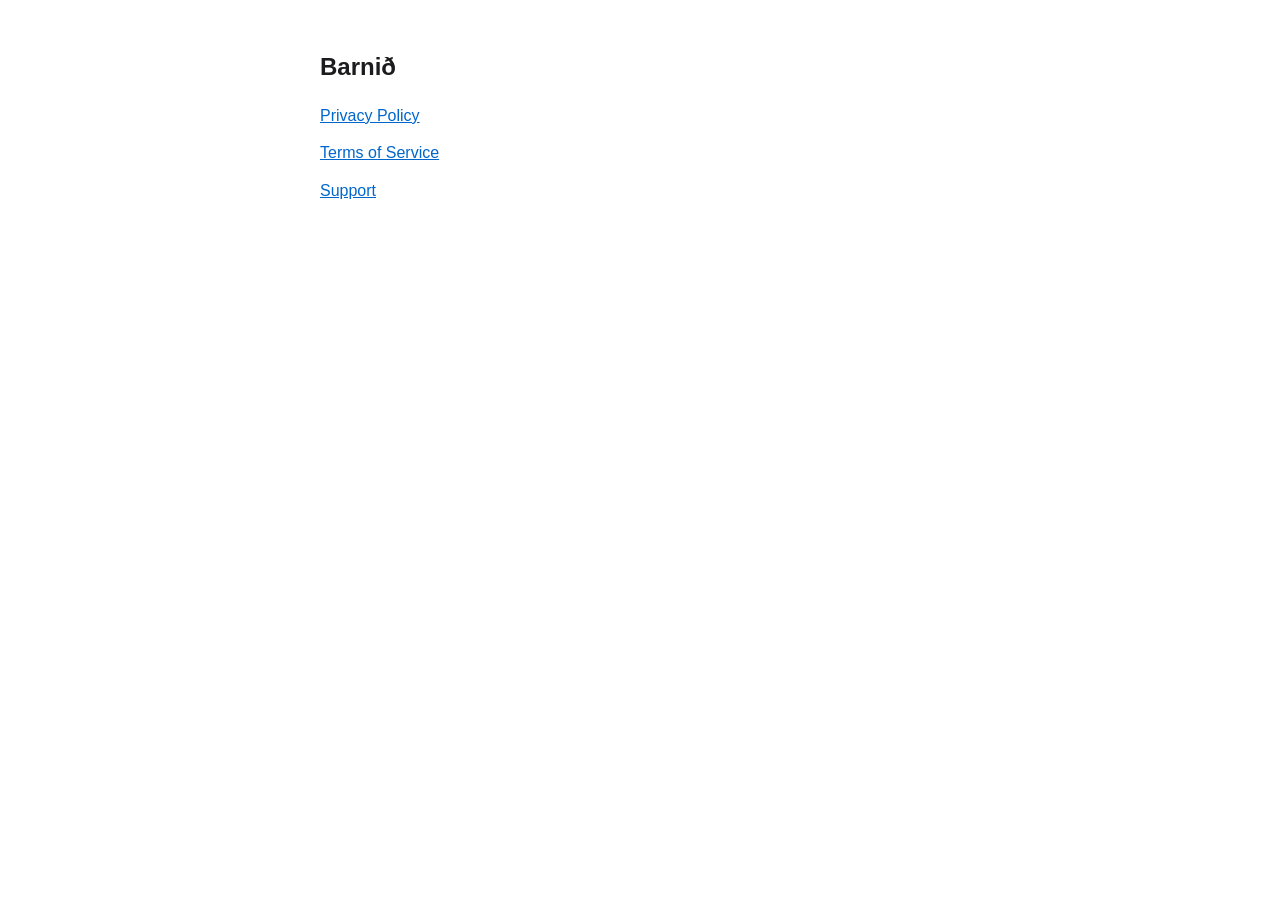
==== index.html @ 0e917c04 "Add Barnið legal pages (Privacy Policy, Terms of Service, Support)" ====
<!doctype html>
<html lang="en">
<head>
<meta charset="utf-8">
<meta name="viewport" content="width=device-width, initial-scale=1">
<title>Barnið — Legal</title>
<style>
  body { font-family: -apple-system, BlinkMacSystemFont, "Segoe UI", Roboto, sans-serif; max-width: 640px; margin: 0 auto; padding: 32px 20px 80px; color: #1c1c1e; line-height: 1.6; }
  h1 { font-size: 24px; }
  a { color: #0066cc; display: block; margin: 12px 0; }
</style>
</head>
<body>
<h1>Barnið</h1>
<a href="./privacy-policy.html">Privacy Policy</a>
<a href="./terms-of-service.html">Terms of Service</a>
<a href="./support.html">Support</a>
</body>
</html>
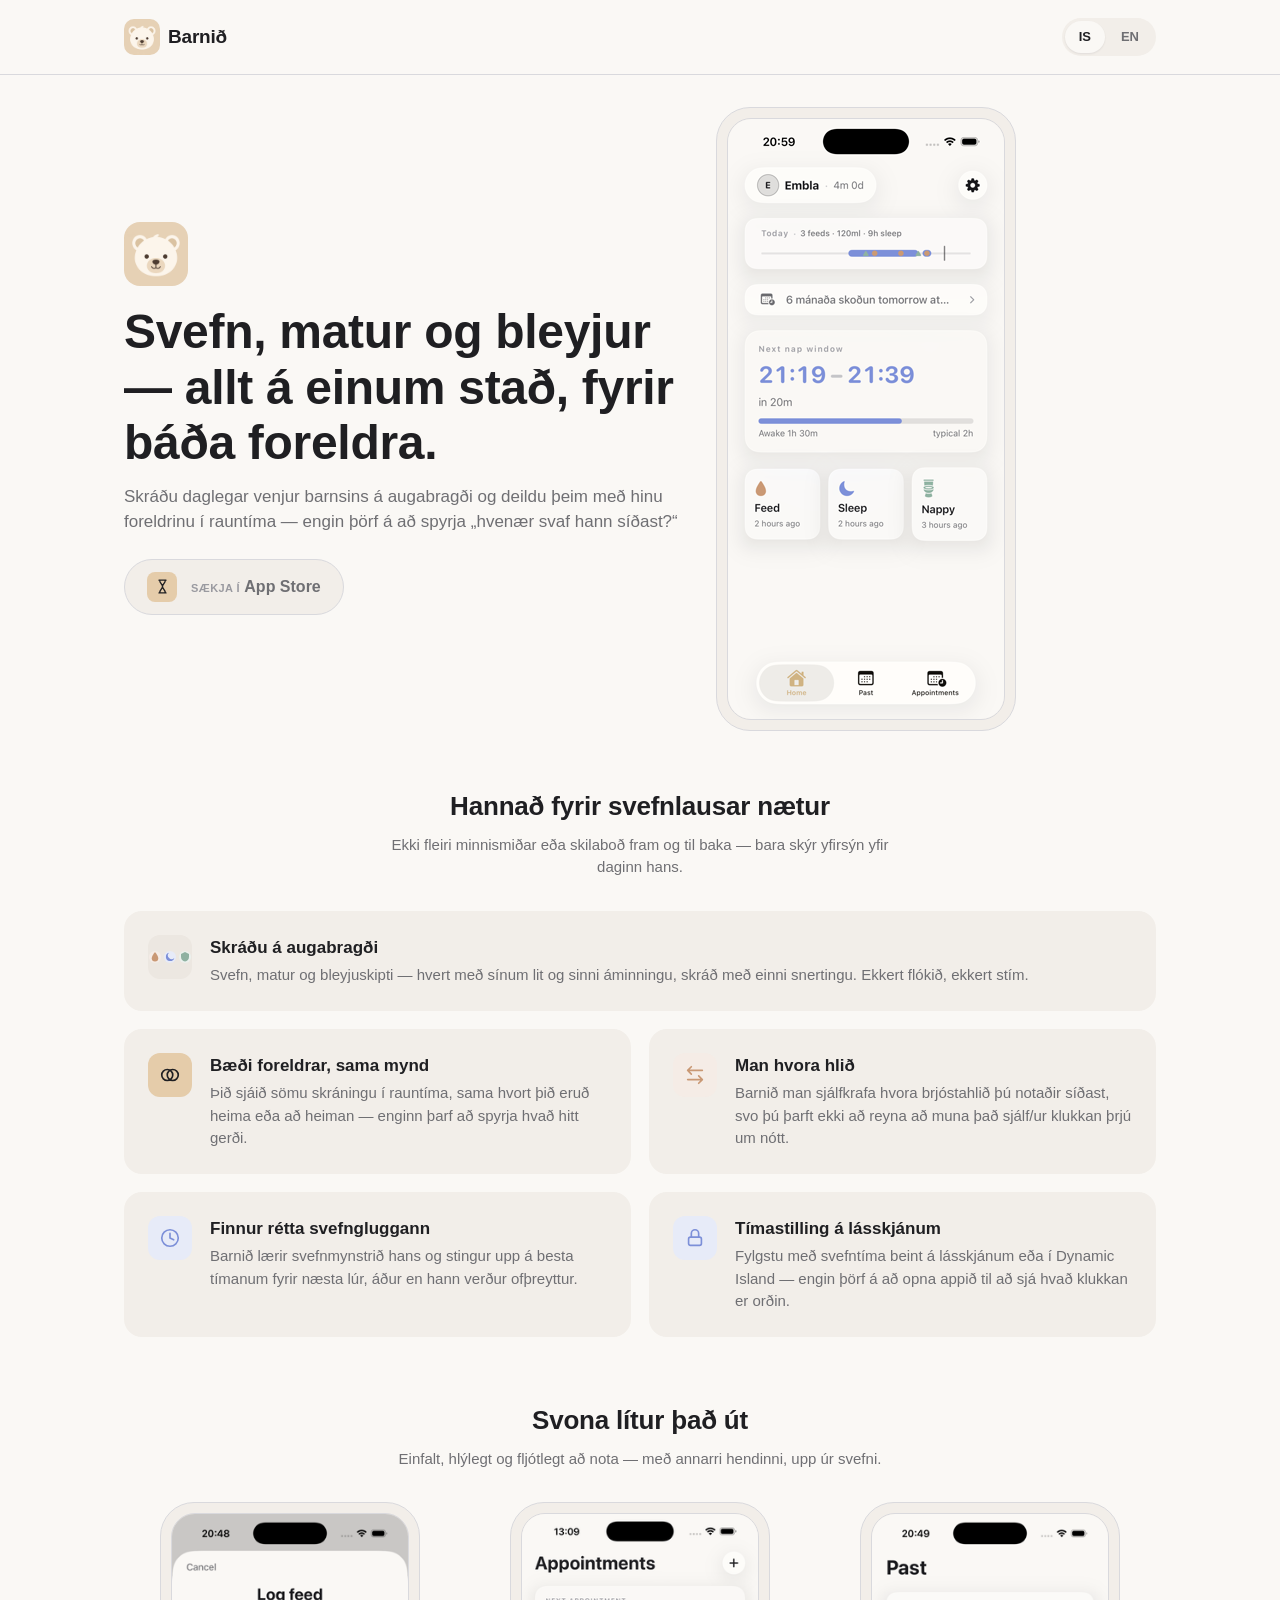
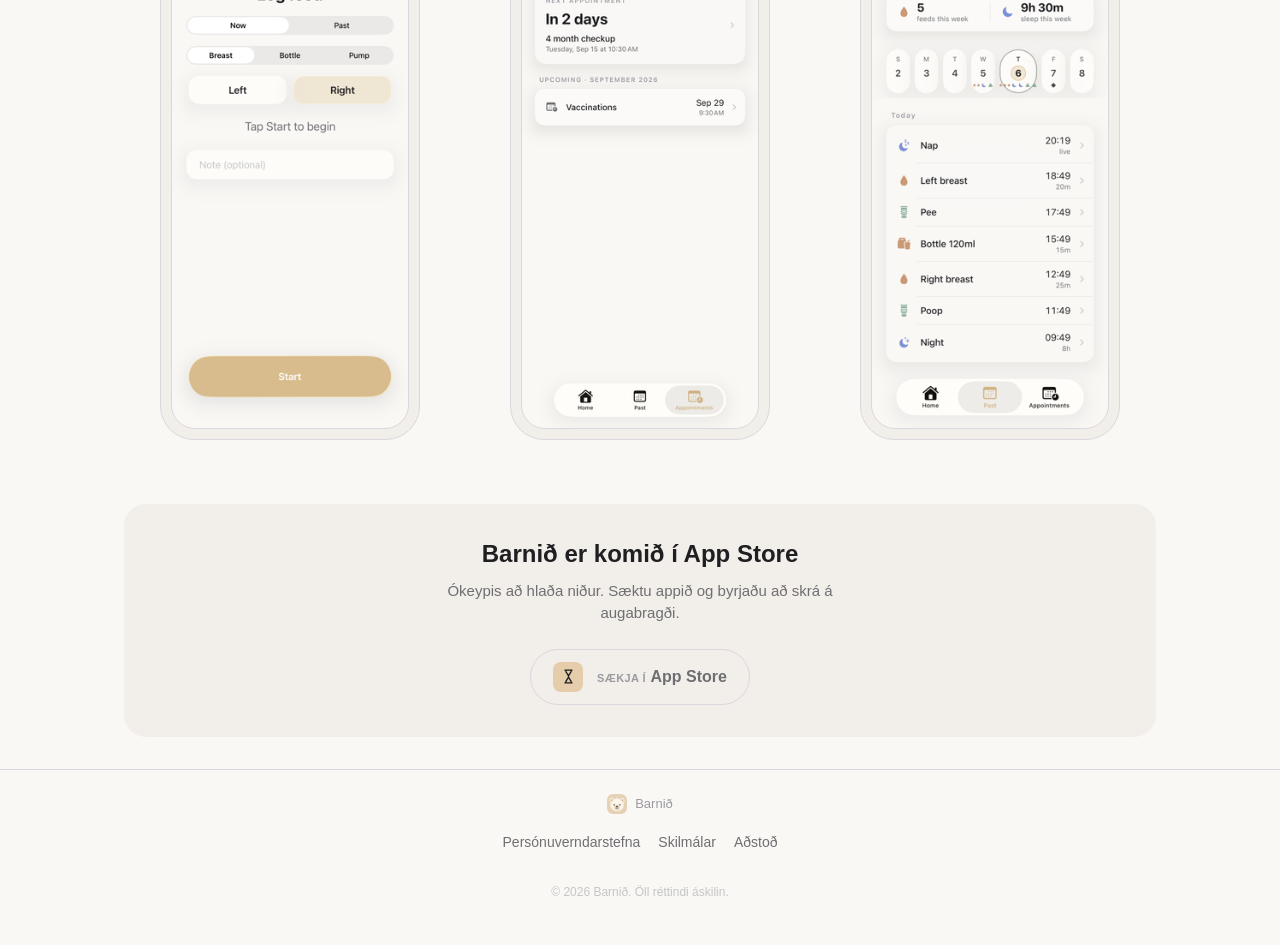
==== commit 800924e8: "Barnið is live: real App Store links, fill the empty screenshot slot The site still announced the ap" ====
--- a/index.html
+++ b/index.html
@@ -1,19 +1,212 @@
 <!doctype html>
-<html lang="en">
+<html lang="is">
 <head>
 <meta charset="utf-8">
 <meta name="viewport" content="width=device-width, initial-scale=1">
-<title>Barnið — Legal</title>
-<style>
-  body { font-family: -apple-system, BlinkMacSystemFont, "Segoe UI", Roboto, sans-serif; max-width: 640px; margin: 0 auto; padding: 32px 20px 80px; color: #1c1c1e; line-height: 1.6; }
-  h1 { font-size: 24px; }
-  a { color: #0066cc; display: block; margin: 12px 0; }
-</style>
+<title>Barnið — svefn, matur og bleyjuskipti á einum stað fyrir báða foreldra</title>
+<meta name="description" content="Barnið er app fyrir foreldra til að skrá svefn, mat og bleyjuskipti barnsins og deila því með hinu foreldrinu í rauntíma.">
+
+<link rel="icon" href="./assets/favicon.ico" sizes="any">
+<link rel="icon" type="image/png" sizes="32x32" href="./assets/favicon-32.png">
+<link rel="icon" type="image/png" sizes="16x16" href="./assets/favicon-16.png">
+<link rel="apple-touch-icon" href="./assets/apple-touch-icon.png">
+
+<meta property="og:type" content="website">
+<meta property="og:locale" content="is_IS">
+<meta property="og:title" content="Barnið — svefn, matur og bleyjuskipti á einum stað">
+<meta property="og:description" content="Skráðu daglegar venjur barnsins á augabragði og deildu þeim með hinu foreldrinu í rauntíma.">
+<meta property="og:image" content="./assets/og-image.png">
+<meta property="og:image:width" content="1200">
+<meta property="og:image:height" content="630">
+<meta name="twitter:card" content="summary_large_image">
+<meta name="twitter:title" content="Barnið — svefn, matur og bleyjuskipti á einum stað">
+<meta name="twitter:description" content="Skráðu daglegar venjur barnsins á augabragði og deildu þeim með hinu foreldrinu í rauntíma.">
+<meta name="twitter:image" content="./assets/og-image.png">
+
+<link rel="stylesheet" href="./assets/style.css">
 </head>
 <body>
-<h1>Barnið</h1>
-<a href="./privacy-policy.html">Privacy Policy</a>
-<a href="./terms-of-service.html">Terms of Service</a>
-<a href="./support.html">Support</a>
+
+<header class="site">
+  <div class="wrap">
+    <a class="brand" href="./index.html">
+      <img src="./assets/logo-96.png" alt="Barnið merki" width="36" height="36">
+      <span>Barnið</span>
+    </a>
+    <nav class="lang-toggle" aria-label="Tungumál / Language">
+      <a href="./index.html" class="active" lang="is">IS</a>
+      <a href="./en.html" lang="en">EN</a>
+    </nav>
+  </div>
+</header>
+
+<main>
+
+  <!-- Hero -->
+  <section class="hero">
+    <div class="wrap">
+      <div class="hero-copy">
+        <img class="hero-mark" src="./assets/logo-320.png" alt="" width="64" height="64">
+        <h1>Svefn, matur og bleyjur — allt á einum stað, fyrir báða foreldra.</h1>
+        <p class="subhead">Skráðu daglegar venjur barnsins á augabragði og deildu þeim með hinu foreldrinu í rauntíma — engin þörf á að spyrja „hvenær svaf hann síðast?“</p>
+        <div class="cta-row">
+          <a class="store-badge" href="https://apps.apple.com/app/id6806393802" aria-label="Sækja Barnið í App Store">
+            <span class="glyph" aria-hidden="true">
+              <svg viewBox="0 0 24 24" fill="none" stroke="currentColor" stroke-width="1.8" stroke-linecap="round" stroke-linejoin="round"><path d="M7 3h10M7 21h10M8 3c0 4.5 4 5.5 4 9s-4 4.5-4 9M16 3c0 4.5-4 5.5-4 9s4 4.5 4 9"/></svg>
+            </span>
+            <span class="label">
+              <span class="top">Sækja í</span>
+              <span class="main">App Store</span>
+            </span>
+          </a>
+        </div>
+      </div>
+      <div class="hero-visual">
+        <div class="phone-frame">
+          <div class="screen screen--photo">
+            <img src="./assets/screenshots/home.png" alt="Heimasíða Barníðs, sem sýnir svefn, mat og bleyjuskipti dagsins ásamt spá um næsta lúr." loading="eager">
+          </div>
+        </div>
+      </div>
+    </div>
+  </section>
+
+  <!-- Features -->
+  <section>
+    <div class="wrap">
+      <div class="section-title">
+        <h2>Hannað fyrir svefnlausar nætur</h2>
+        <p>Ekki fleiri minnismiðar eða skilaboð fram og til baka — bara skýr yfirsýn yfir daginn hans.</p>
+      </div>
+
+      <div class="features">
+
+        <div class="feature-card wide">
+          <div class="feature-icon tri" aria-hidden="true">
+            <span style="background: color-mix(in srgb, var(--cat-feed) 18%, white); color: var(--cat-feed);">
+              <svg viewBox="0 0 24 24"><path d="M12 2c0 0-6.5 7.6-6.5 12.5a6.5 6.5 0 0 0 13 0C18.5 9.6 12 2 12 2Z" fill="currentColor" stroke="none"/></svg>
+            </span>
+            <span style="background: color-mix(in srgb, var(--cat-sleep) 18%, white); color: var(--cat-sleep);">
+              <svg viewBox="0 0 24 24"><path d="M20.5 13.9A8.5 8.5 0 1 1 10.1 3.5a7 7 0 0 0 10.4 10.4Z" fill="currentColor" stroke="none"/></svg>
+            </span>
+            <span style="background: color-mix(in srgb, var(--cat-nappy) 18%, white); color: var(--cat-nappy);">
+              <svg viewBox="0 0 24 24"><path d="M12 2 4 6v6c0 5 3.4 8.3 8 9 4.6-.7 8-4 8-9V6l-8-4Z" fill="currentColor" stroke="none"/></svg>
+            </span>
+          </div>
+          <div class="feature-body">
+            <h3>Skráðu á augabragði</h3>
+            <p>Svefn, matur og bleyjuskipti — hvert með sínum lit og sinni áminningu, skráð með einni snertingu. Ekkert flókið, ekkert stím.</p>
+          </div>
+        </div>
+
+        <div class="feature-card">
+          <div class="feature-icon" aria-hidden="true" style="background: var(--accent-light); color: var(--text-primary);">
+            <svg viewBox="0 0 24 24" stroke="currentColor"><circle cx="9" cy="12" r="6"/><circle cx="15" cy="12" r="6"/></svg>
+          </div>
+          <div class="feature-body">
+            <h3>Bæði foreldrar, sama mynd</h3>
+            <p>Þið sjáið sömu skráningu í rauntíma, sama hvort þið eruð heima eða að heiman — enginn þarf að spyrja hvað hitt gerði.</p>
+          </div>
+        </div>
+
+        <div class="feature-card">
+          <div class="feature-icon" aria-hidden="true" style="background: color-mix(in srgb, var(--cat-feed) 18%, white); color: var(--cat-feed);">
+            <svg viewBox="0 0 24 24" stroke="currentColor"><path d="M8 3 4 7l4 4M4 7h16M16 21l4-4-4-4M20 17H4"/></svg>
+          </div>
+          <div class="feature-body">
+            <h3>Man hvora hlið</h3>
+            <p>Barnið man sjálfkrafa hvora brjóstahlið þú notaðir síðast, svo þú þarft ekki að reyna að muna það sjálf/ur klukkan þrjú um nótt.</p>
+          </div>
+        </div>
+
+        <div class="feature-card">
+          <div class="feature-icon" aria-hidden="true" style="background: color-mix(in srgb, var(--cat-sleep) 18%, white); color: var(--cat-sleep);">
+            <svg viewBox="0 0 24 24" stroke="currentColor"><circle cx="12" cy="12" r="9"/><path d="M12 7v5l4 2"/></svg>
+          </div>
+          <div class="feature-body">
+            <h3>Finnur rétta svefngluggann</h3>
+            <p>Barnið lærir svefnmynstrið hans og stingur upp á besta tímanum fyrir næsta lúr, áður en hann verður ofþreyttur.</p>
+          </div>
+        </div>
+
+        <div class="feature-card">
+          <div class="feature-icon" aria-hidden="true" style="background: color-mix(in srgb, var(--cat-sleep) 18%, white); color: var(--cat-sleep);">
+            <svg viewBox="0 0 24 24" stroke="currentColor"><rect x="5" y="11" width="14" height="9" rx="2"/><path d="M8 11V7a4 4 0 0 1 8 0v4"/></svg>
+          </div>
+          <div class="feature-body">
+            <h3>Tímastilling á lásskjánum</h3>
+            <p>Fylgstu með svefntíma beint á lásskjánum eða í Dynamic Island — engin þörf á að opna appið til að sjá hvað klukkan er orðin.</p>
+          </div>
+        </div>
+
+      </div>
+    </div>
+  </section>
+
+  <!-- More screenshots -->
+  <section>
+    <div class="wrap">
+      <div class="section-title">
+        <h2>Svona lítur það út</h2>
+        <p>Einfalt, hlýlegt og fljótlegt að nota — með annarri hendinni, upp úr svefni.</p>
+      </div>
+      <div class="shots">
+        <div class="phone-frame">
+          <div class="screen screen--photo">
+            <img src="./assets/screenshots/log-feed.png" alt="Skráningarskjár fyrir mat, með vali um brjóst, pela eða pumpu." loading="lazy">
+          </div>
+        </div>
+        <div class="phone-frame">
+          <div class="screen screen--photo">
+            <img src="./assets/screenshots/appointments.png" alt="Tímabókanir í Barníð, sem sýna næstu ungbarnaskoðun og komandi bólusetningu." loading="lazy">
+          </div>
+        </div>
+        <div class="phone-frame">
+          <div class="screen screen--photo">
+            <img src="./assets/screenshots/timeline.png" alt="Vikuyfirlit yfir svefn, mat og bleyjuskipti í Barníð." loading="lazy">
+          </div>
+        </div>
+      </div>
+    </div>
+  </section>
+
+  <!-- Download CTA -->
+  <section>
+    <div class="wrap">
+      <div class="download">
+        <h2>Barnið er komið í App Store</h2>
+        <p>Ókeypis að hlaða niður. Sæktu appið og byrjaðu að skrá á augabragði.</p>
+        <div class="cta-row" style="justify-content: center;">
+          <a class="store-badge" href="https://apps.apple.com/app/id6806393802" aria-label="Sækja Barnið í App Store">
+            <span class="glyph" aria-hidden="true">
+              <svg viewBox="0 0 24 24" fill="none" stroke="currentColor" stroke-width="1.8" stroke-linecap="round" stroke-linejoin="round"><path d="M7 3h10M7 21h10M8 3c0 4.5 4 5.5 4 9s-4 4.5-4 9M16 3c0 4.5-4 5.5-4 9s4 4.5 4 9"/></svg>
+            </span>
+            <span class="label">
+              <span class="top">Sækja í</span>
+              <span class="main">App Store</span>
+            </span>
+          </a>
+        </div>
+      </div>
+    </div>
+  </section>
+
+</main>
+
+<footer class="site">
+  <div class="wrap">
+    <div class="foot-brand">
+      <img src="./assets/logo-96.png" alt="" width="20" height="20">
+      <span>Barnið</span>
+    </div>
+    <nav>
+      <a href="./privacy-policy.html">Persónuverndarstefna</a>
+      <a href="./terms-of-service.html">Skilmálar</a>
+      <a href="./support.html">Aðstoð</a>
+    </nav>
+    <p class="copyright">© 2026 Barnið. Öll réttindi áskilin.</p>
+  </div>
+</footer>
+
 </body>
 </html>
--- a/assets/style.css
+++ b/assets/style.css
@@ -0,0 +1,490 @@
+/* Barnið marketing site — shared stylesheet.
+   Color tokens pulled verbatim from apps/ios/Barnid/Barnid/Theme/BarnidColors.swift
+   (the live "Honey" theme, main branch). Do not approximate — if the app's
+   token values change, update these to match. */
+
+:root {
+  /* Text */
+  --text-primary: #1F1F22;
+  --text-secondary: #6F6F73;
+  --text-tertiary: #9A9AA0;
+  --text-quaternary: #C5C5C8;
+
+  /* Accent (Honey) */
+  --accent: #D8BC8E;
+  --accent-pressed: #C8A16C;
+  --accent-light: #E5CCAA;
+
+  /* Backgrounds */
+  --bg-primary: #FAF8F5;
+  --bg-secondary: #F2EEE9;
+  --bg-grouped: #ECE7E1;
+
+  --divider: #D9D9DD;
+
+  /* Semantic category tints (icons only) */
+  --cat-feed: #C99874;
+  --cat-sleep: #7C8FD8;
+  --cat-nappy: #8FB1A1;
+  --cat-growth: #B89BD4;
+  --cat-medicine: #D86F6F;
+
+  /* Shape */
+  --radius-card: 18px;
+  --radius-hero: 22px;
+  --radius-pill: 999px;
+
+  /* Spacing scale (matches docs/design-system/DESIGN_SYSTEM.md §4) */
+  --sp-xs: 4px;
+  --sp-sm: 8px;
+  --sp-md: 14px;
+  --sp-lg: 18px;
+  --sp-xl: 24px;
+  --sp-xxl: 32px;
+}
+
+* { box-sizing: border-box; }
+
+html { -webkit-text-size-adjust: 100%; }
+
+body {
+  margin: 0;
+  background: var(--bg-primary);
+  color: var(--text-primary);
+  font-family: -apple-system, BlinkMacSystemFont, "Segoe UI", Roboto, sans-serif;
+  line-height: 1.5;
+  -webkit-font-smoothing: antialiased;
+}
+
+img { max-width: 100%; display: block; }
+
+a { color: inherit; }
+
+.wrap {
+  max-width: 1080px;
+  margin: 0 auto;
+  padding: 0 var(--sp-xl);
+}
+
+/* ---------- Header ---------- */
+
+header.site {
+  padding: var(--sp-lg) 0;
+  border-bottom: 1px solid var(--divider);
+}
+
+header.site .wrap {
+  display: flex;
+  align-items: center;
+  justify-content: space-between;
+  gap: var(--sp-md);
+}
+
+.brand {
+  display: flex;
+  align-items: center;
+  gap: var(--sp-sm);
+  text-decoration: none;
+}
+
+.brand img {
+  width: 36px;
+  height: 36px;
+  border-radius: 10px;
+}
+
+.brand span {
+  font-size: 19px;
+  font-weight: 700;
+  letter-spacing: -0.2px;
+  color: var(--text-primary);
+}
+
+.lang-toggle {
+  display: flex;
+  gap: 2px;
+  background: var(--bg-secondary);
+  border-radius: var(--radius-pill);
+  padding: 3px;
+}
+
+.lang-toggle a {
+  display: inline-block;
+  padding: 6px 14px;
+  border-radius: var(--radius-pill);
+  font-size: 13px;
+  font-weight: 600;
+  text-decoration: none;
+  color: var(--text-secondary);
+}
+
+.lang-toggle a.active {
+  background: var(--bg-primary);
+  color: var(--text-primary);
+  box-shadow: 0 1px 2px rgba(31, 31, 34, 0.08);
+}
+
+/* ---------- Hero ---------- */
+
+.hero {
+  padding: var(--sp-xxl) 0 var(--sp-xl);
+}
+
+.hero .wrap {
+  display: flex;
+  flex-direction: column;
+  gap: var(--sp-xxl);
+  align-items: center;
+}
+
+.hero-copy {
+  text-align: center;
+  max-width: 560px;
+}
+
+.hero-mark {
+  width: 64px;
+  height: 64px;
+  border-radius: 16px;
+  margin: 0 auto var(--sp-lg);
+}
+
+.hero-copy h1 {
+  font-size: 34px;
+  line-height: 1.15;
+  font-weight: 700;
+  letter-spacing: -0.3px;
+  margin: 0 0 var(--sp-md);
+  color: var(--text-primary);
+}
+
+.hero-copy p.subhead {
+  font-size: 17px;
+  color: var(--text-secondary);
+  margin: 0 0 var(--sp-xl);
+}
+
+.hero-visual { width: 100%; max-width: 320px; }
+
+/* ---------- Buttons / CTA ---------- */
+
+.cta-row {
+  display: flex;
+  justify-content: center;
+}
+
+/* Now a real download link rather than the pre-launch placeholder it was:
+   solid border instead of dashed, pointer cursor, and a hover/focus lift so
+   it reads as the primary action on the page. */
+.store-badge {
+  display: inline-flex;
+  align-items: center;
+  gap: var(--sp-md);
+  background: var(--bg-secondary);
+  border: 1.5px solid var(--divider);
+  border-radius: var(--radius-pill);
+  padding: 12px 22px;
+  user-select: none;
+  text-decoration: none;
+  transition: transform 0.15s ease, box-shadow 0.15s ease, border-color 0.15s ease;
+}
+
+a.store-badge:hover,
+a.store-badge:focus-visible {
+  border-color: var(--accent);
+  box-shadow: 0 6px 18px rgba(60, 48, 34, 0.13);
+  transform: translateY(-2px);
+}
+
+a.store-badge:focus-visible {
+  outline: 2px solid var(--accent);
+  outline-offset: 3px;
+}
+
+@media (prefers-reduced-motion: reduce) {
+  .store-badge { transition: none; }
+  a.store-badge:hover,
+  a.store-badge:focus-visible { transform: none; }
+}
+
+.store-badge .glyph {
+  width: 30px;
+  height: 30px;
+  border-radius: 8px;
+  background: var(--accent-light);
+  display: flex;
+  align-items: center;
+  justify-content: center;
+  flex-shrink: 0;
+}
+
+.store-badge .glyph svg { width: 17px; height: 17px; stroke: var(--text-primary); }
+
+.store-badge .label {
+  text-align: left;
+}
+
+.store-badge .label .top {
+  font-size: 11px;
+  font-weight: 600;
+  letter-spacing: 0.4px;
+  text-transform: uppercase;
+  color: var(--text-tertiary);
+}
+
+.store-badge .label .main {
+  font-size: 16px;
+  font-weight: 700;
+  color: var(--text-secondary);
+}
+
+/* ---------- Screenshot placeholders ---------- */
+
+.phone-frame {
+  border: 1px solid var(--divider);
+  border-radius: 34px;
+  padding: 10px;
+  background: var(--bg-secondary);
+}
+
+.phone-frame .screen {
+  border-radius: 24px;
+  background: var(--bg-grouped);
+  border: 1px dashed var(--divider);
+  aspect-ratio: 9 / 19.5;
+  display: flex;
+  align-items: center;
+  justify-content: center;
+  padding: var(--sp-lg);
+}
+
+.phone-frame .screen--photo {
+  border-style: solid;
+  padding: 0;
+  overflow: hidden;
+}
+
+.phone-frame .screen--photo img {
+  width: 100%;
+  height: 100%;
+  object-fit: cover;
+  display: block;
+}
+
+.phone-frame .screen p {
+  margin: 0;
+  text-align: center;
+  font-size: 13px;
+  color: var(--text-tertiary);
+  line-height: 1.4;
+}
+
+/* ---------- Sections ---------- */
+
+section { padding: var(--sp-xxl) 0; }
+
+.section-title {
+  text-align: center;
+  max-width: 520px;
+  margin: 0 auto var(--sp-xxl);
+}
+
+.section-title h2 {
+  font-size: 26px;
+  font-weight: 700;
+  letter-spacing: -0.2px;
+  margin: 0 0 var(--sp-sm);
+  color: var(--text-primary);
+}
+
+.section-title p {
+  font-size: 15px;
+  color: var(--text-secondary);
+  margin: 0;
+}
+
+/* ---------- Feature grid ---------- */
+
+.features {
+  display: grid;
+  grid-template-columns: 1fr;
+  gap: var(--sp-lg);
+}
+
+.feature-card {
+  background: var(--bg-secondary);
+  border-radius: var(--radius-card);
+  padding: var(--sp-xl);
+  display: flex;
+  gap: var(--sp-lg);
+  align-items: flex-start;
+}
+
+.feature-icon {
+  width: 44px;
+  height: 44px;
+  border-radius: 12px;
+  flex-shrink: 0;
+  display: flex;
+  align-items: center;
+  justify-content: center;
+}
+
+.feature-icon svg {
+  width: 22px;
+  height: 22px;
+  fill: none;
+  stroke-width: 1.8;
+  stroke-linecap: round;
+  stroke-linejoin: round;
+}
+
+.feature-icon.tri {
+  display: grid;
+  grid-template-columns: repeat(3, 1fr);
+  gap: 3px;
+  padding: 5px;
+  background: var(--bg-grouped);
+}
+
+.feature-icon.tri span {
+  border-radius: 6px;
+  display: flex;
+  align-items: center;
+  justify-content: center;
+}
+
+.feature-icon.tri svg { width: 12px; height: 12px; stroke-width: 2.2; }
+
+.feature-body h3 {
+  font-size: 17px;
+  font-weight: 600;
+  margin: 0 0 4px;
+  color: var(--text-primary);
+}
+
+.feature-body p {
+  font-size: 15px;
+  color: var(--text-secondary);
+  margin: 0;
+}
+
+/* ---------- More screenshots ---------- */
+
+.shots {
+  display: grid;
+  grid-template-columns: 1fr;
+  gap: var(--sp-lg);
+}
+
+.shots .phone-frame { max-width: 260px; margin: 0 auto; width: 100%; }
+
+/* ---------- Download CTA section ---------- */
+
+.download {
+  background: var(--bg-secondary);
+  border-radius: var(--radius-hero);
+  padding: var(--sp-xxl) var(--sp-xl);
+  text-align: center;
+}
+
+.download h2 {
+  font-size: 24px;
+  font-weight: 700;
+  margin: 0 0 var(--sp-sm);
+  color: var(--text-primary);
+}
+
+.download p {
+  font-size: 15px;
+  color: var(--text-secondary);
+  margin: 0 0 var(--sp-xl);
+  max-width: 440px;
+  margin-left: auto;
+  margin-right: auto;
+}
+
+/* ---------- Footer ---------- */
+
+footer.site {
+  border-top: 1px solid var(--divider);
+  padding: var(--sp-xl) 0 var(--sp-xxl);
+}
+
+footer.site .wrap {
+  display: flex;
+  flex-direction: column;
+  gap: var(--sp-lg);
+  align-items: center;
+  text-align: center;
+}
+
+footer.site .foot-brand {
+  display: flex;
+  align-items: center;
+  gap: var(--sp-sm);
+  color: var(--text-tertiary);
+  font-size: 13px;
+}
+
+footer.site .foot-brand img {
+  width: 20px;
+  height: 20px;
+  border-radius: 6px;
+}
+
+footer.site nav {
+  display: flex;
+  flex-wrap: wrap;
+  justify-content: center;
+  gap: var(--sp-lg);
+}
+
+footer.site nav a {
+  font-size: 14px;
+  color: var(--text-secondary);
+  text-decoration: none;
+}
+
+footer.site nav a:hover { color: var(--text-primary); }
+
+footer.site .copyright {
+  font-size: 12px;
+  color: var(--text-quaternary);
+}
+
+/* ---------- Responsive: tablet/desktop ---------- */
+
+@media (min-width: 768px) {
+  .hero .wrap {
+    flex-direction: row;
+    text-align: left;
+    align-items: center;
+  }
+
+  .hero-copy { text-align: left; }
+
+  .hero-mark { margin: 0 0 var(--sp-lg); }
+
+  .hero-copy h1 { font-size: 44px; }
+
+  .cta-row { justify-content: flex-start; }
+
+  .hero-visual { max-width: 300px; flex-shrink: 0; }
+
+  .features {
+    grid-template-columns: repeat(2, 1fr);
+  }
+
+  .feature-card.wide {
+    grid-column: 1 / -1;
+  }
+
+  .shots {
+    grid-template-columns: repeat(3, 1fr);
+  }
+}
+
+@media (min-width: 1000px) {
+  .hero-copy h1 { font-size: 48px; }
+}
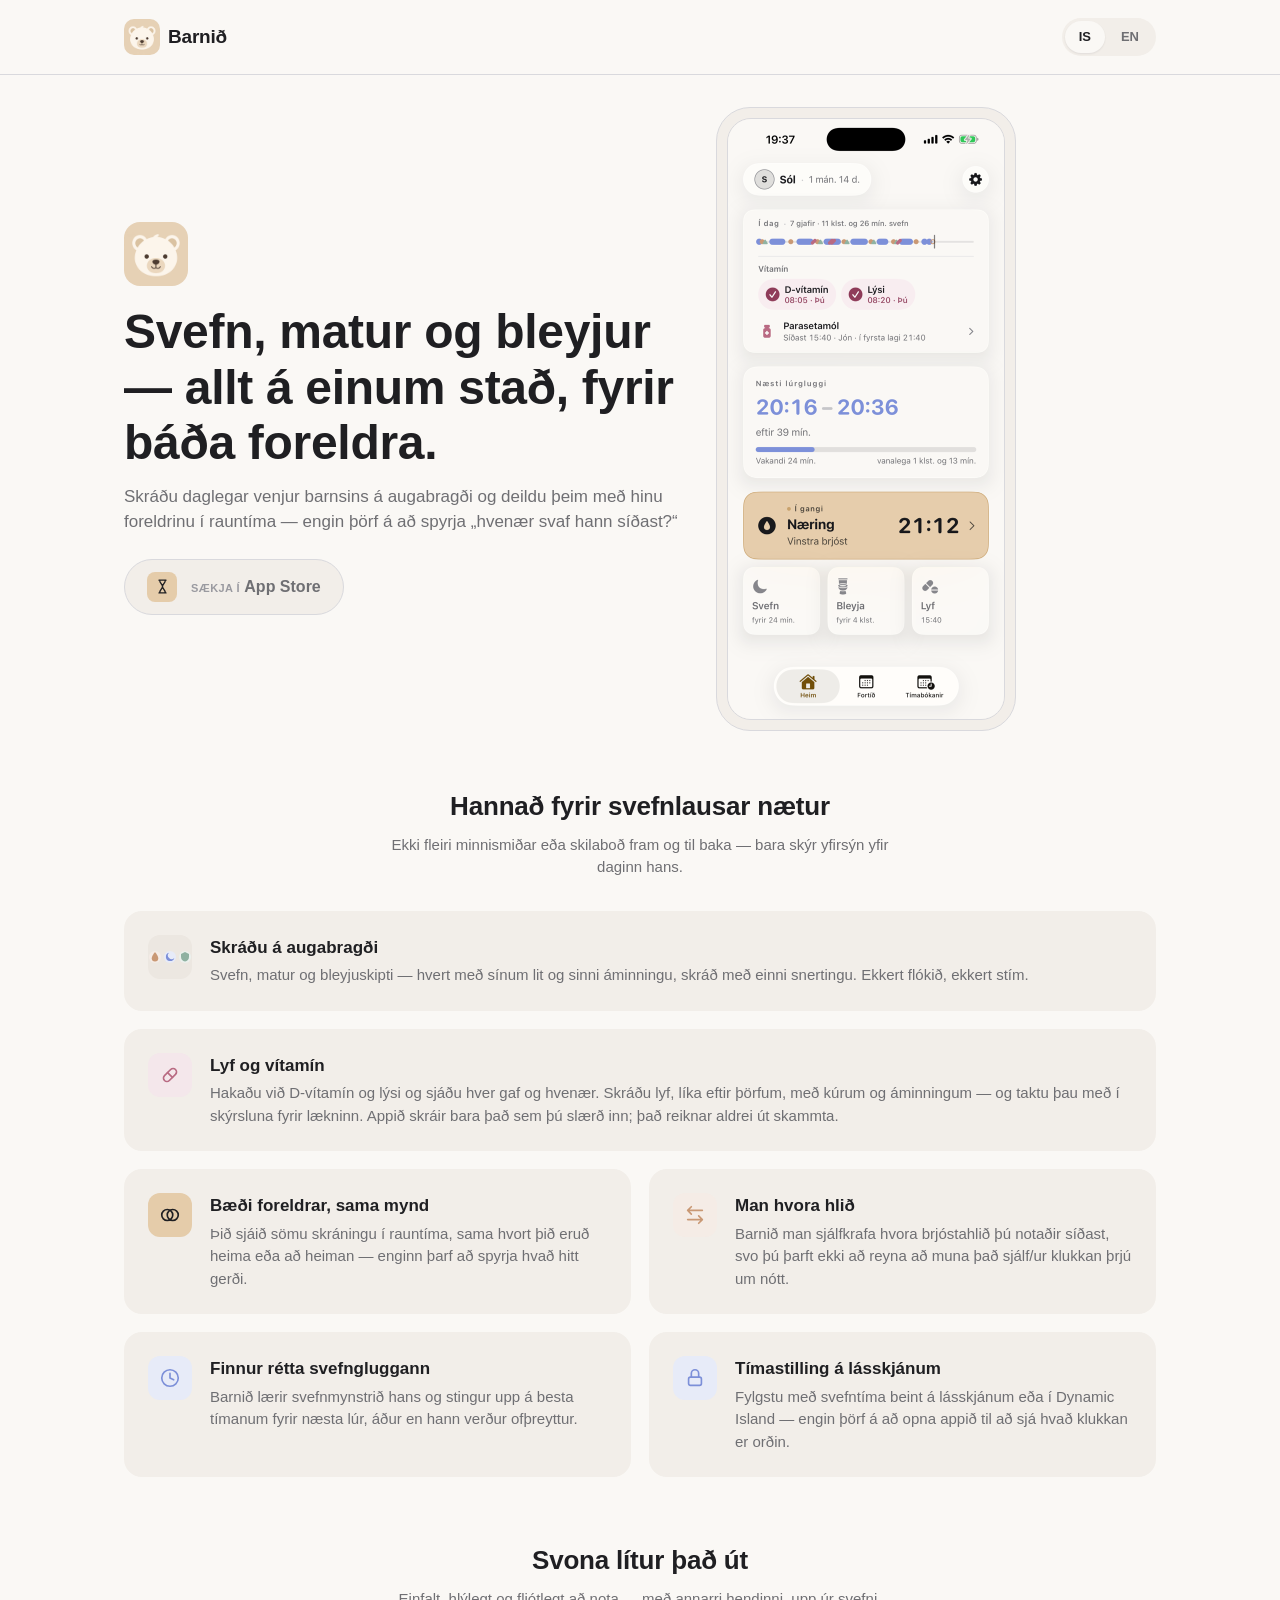
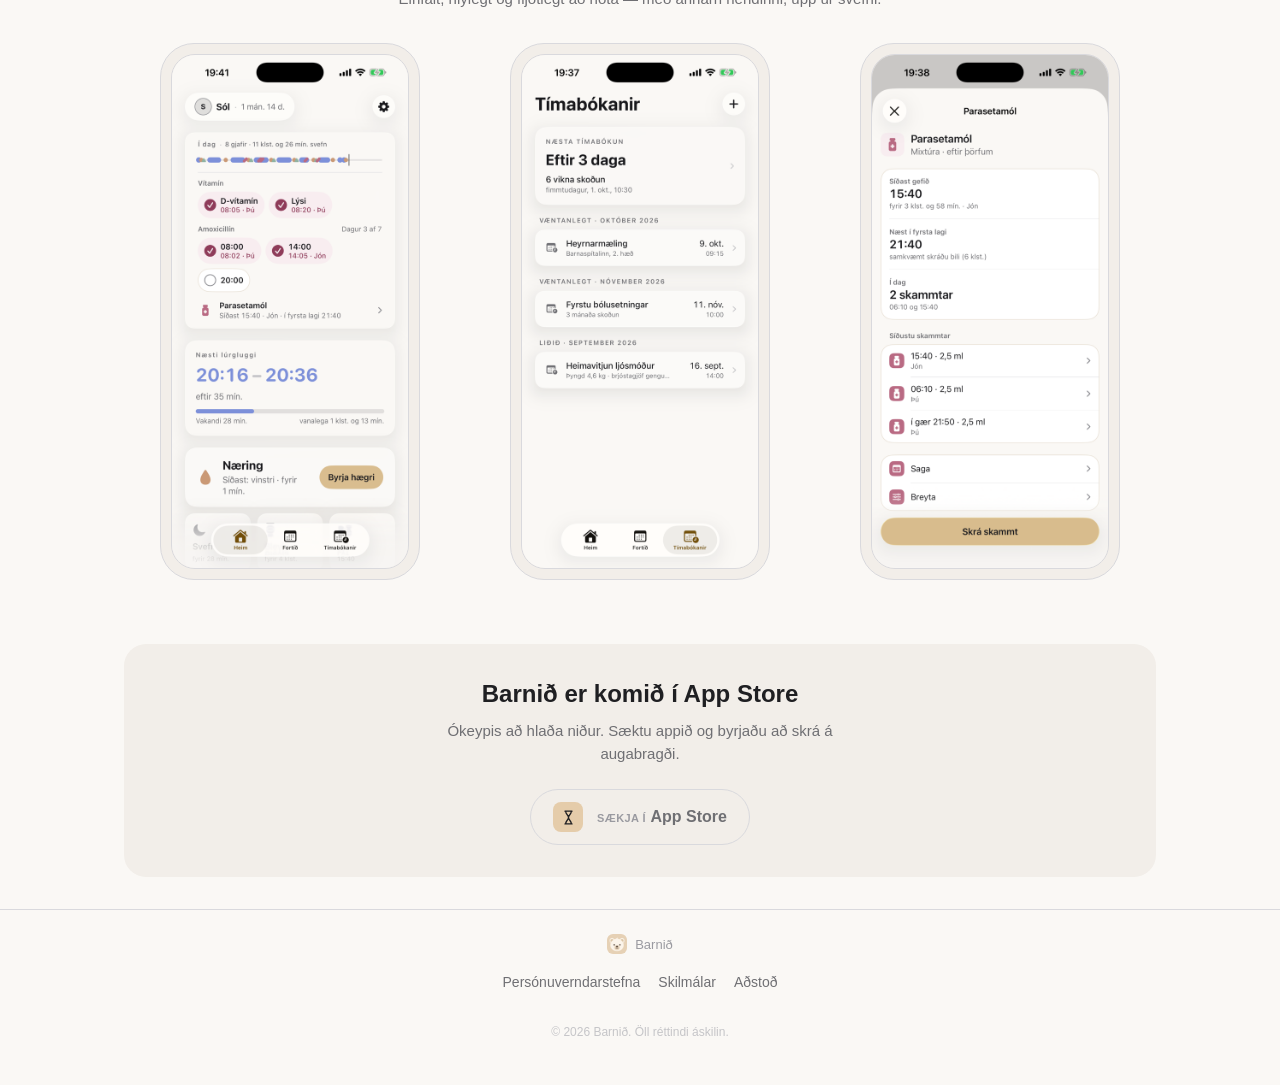
==== commit b2b3960e: "Barnið 1.2.1: medicine and vitamins on the site and in the privacy policy Privacy policy: - New: med" ====
--- a/index.html
+++ b/index.html
@@ -4,7 +4,7 @@
 <meta charset="utf-8">
 <meta name="viewport" content="width=device-width, initial-scale=1">
 <title>Barnið — svefn, matur og bleyjuskipti á einum stað fyrir báða foreldra</title>
-<meta name="description" content="Barnið er app fyrir foreldra til að skrá svefn, mat og bleyjuskipti barnsins og deila því með hinu foreldrinu í rauntíma.">
+<meta name="description" content="Barnið er app fyrir foreldra til að skrá svefn, mat, bleyjuskipti, lyf og vítamín barnsins og deila því með hinu foreldrinu í rauntíma.">
 
 <link rel="icon" href="./assets/favicon.ico" sizes="any">
 <link rel="icon" type="image/png" sizes="32x32" href="./assets/favicon-32.png">
@@ -64,7 +64,7 @@
       <div class="hero-visual">
         <div class="phone-frame">
           <div class="screen screen--photo">
-            <img src="./assets/screenshots/home.png" alt="Heimasíða Barníðs, sem sýnir svefn, mat og bleyjuskipti dagsins ásamt spá um næsta lúr." loading="eager">
+            <img src="./assets/screenshots/is/home.png" alt="Heimaskjár Barnsins: matargjöf í gangi, vítamín dagsins merkt við og spá um næsta lúrglugga." loading="eager">
           </div>
         </div>
       </div>
@@ -99,6 +99,16 @@
           </div>
         </div>
 
+        <div class="feature-card wide">
+          <div class="feature-icon" aria-hidden="true" style="background: color-mix(in srgb, var(--cat-care) 16%, white); color: var(--cat-care);">
+            <svg viewBox="0 0 24 24" stroke="currentColor"><g transform="rotate(-45 12 12)"><rect x="3.5" y="8.25" width="17" height="7.5" rx="3.75"/><path d="M12 8.25v7.5"/></g></svg>
+          </div>
+          <div class="feature-body">
+            <h3>Lyf og vítamín</h3>
+            <p>Hakaðu við D-vítamín og lýsi og sjáðu hver gaf og hvenær. Skráðu lyf, líka eftir þörfum, með kúrum og áminningum — og taktu þau með í skýrsluna fyrir lækninn. Appið skráir bara það sem þú slærð inn; það reiknar aldrei út skammta.</p>
+          </div>
+        </div>
+
         <div class="feature-card">
           <div class="feature-icon" aria-hidden="true" style="background: var(--accent-light); color: var(--text-primary);">
             <svg viewBox="0 0 24 24" stroke="currentColor"><circle cx="9" cy="12" r="6"/><circle cx="15" cy="12" r="6"/></svg>
@@ -153,17 +163,17 @@
       <div class="shots">
         <div class="phone-frame">
           <div class="screen screen--photo">
-            <img src="./assets/screenshots/log-feed.png" alt="Skráningarskjár fyrir mat, með vali um brjóst, pela eða pumpu." loading="lazy">
-          </div>
-        </div>
-        <div class="phone-frame">
-          <div class="screen screen--photo">
-            <img src="./assets/screenshots/appointments.png" alt="Tímabókanir í Barníð, sem sýna næstu ungbarnaskoðun og komandi bólusetningu." loading="lazy">
-          </div>
-        </div>
-        <div class="phone-frame">
-          <div class="screen screen--photo">
-            <img src="./assets/screenshots/timeline.png" alt="Vikuyfirlit yfir svefn, mat og bleyjuskipti í Barníð." loading="lazy">
+            <img src="./assets/screenshots/is/medicine.png" alt="Í dag-spjaldið: D-vítamín og lýsi merkt við, og sýklalyfjakúr á degi 3 af 7." loading="lazy">
+          </div>
+        </div>
+        <div class="phone-frame">
+          <div class="screen screen--photo">
+            <img src="./assets/screenshots/is/appointments.png" alt="Tímabókanir: næsta ungbarnaskoðun, heyrnarmæling og fyrstu bólusetningar." loading="lazy">
+          </div>
+        </div>
+        <div class="phone-frame">
+          <div class="screen screen--photo">
+            <img src="./assets/screenshots/is/medicine-detail.png" alt="Parasetamól: hvenær síðast var gefið, af hverjum, og hvenær skráða bilið er liðið." loading="lazy">
           </div>
         </div>
       </div>
--- a/assets/style.css
+++ b/assets/style.css
@@ -27,7 +27,8 @@
   --cat-sleep: #7C8FD8;
   --cat-nappy: #8FB1A1;
   --cat-growth: #B89BD4;
-  --cat-medicine: #D86F6F;
+  --cat-medicine: #B86A82;
+  --cat-care: #B86A82;
 
   /* Shape */
   --radius-card: 18px;
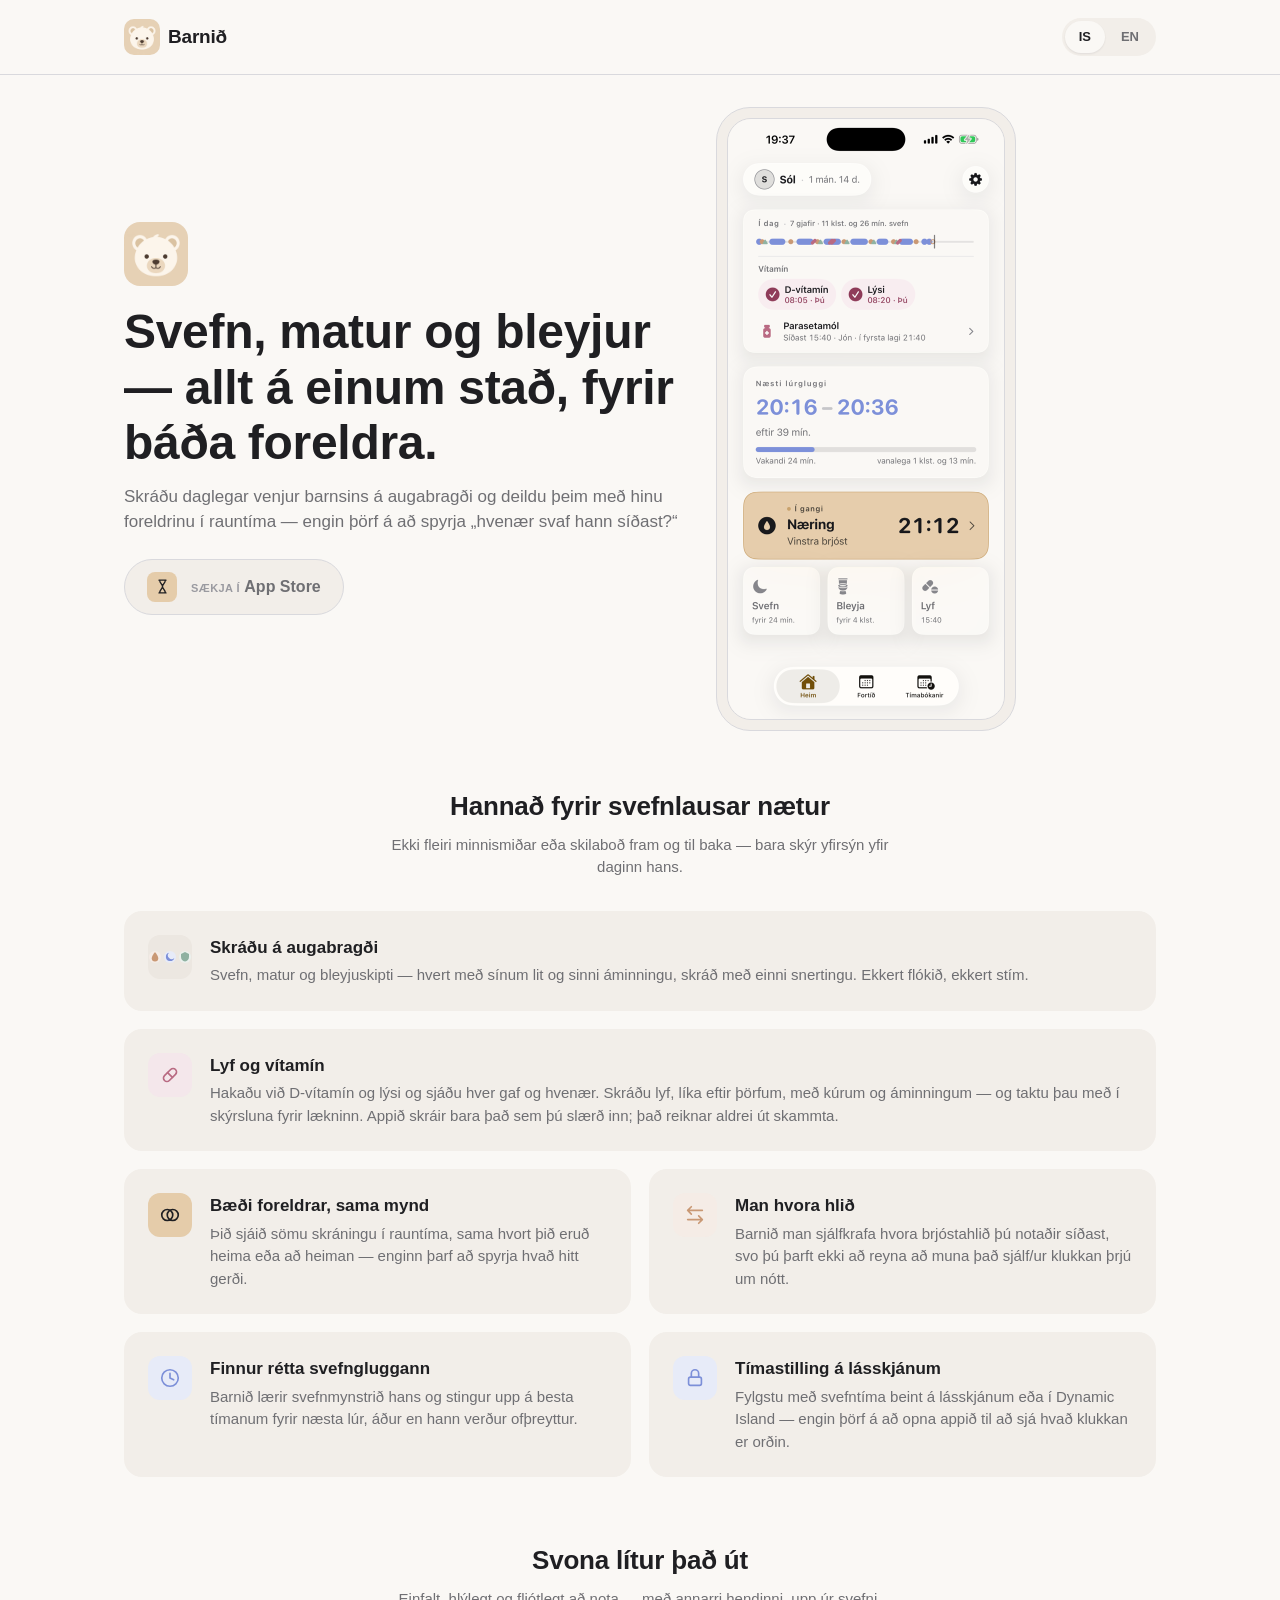
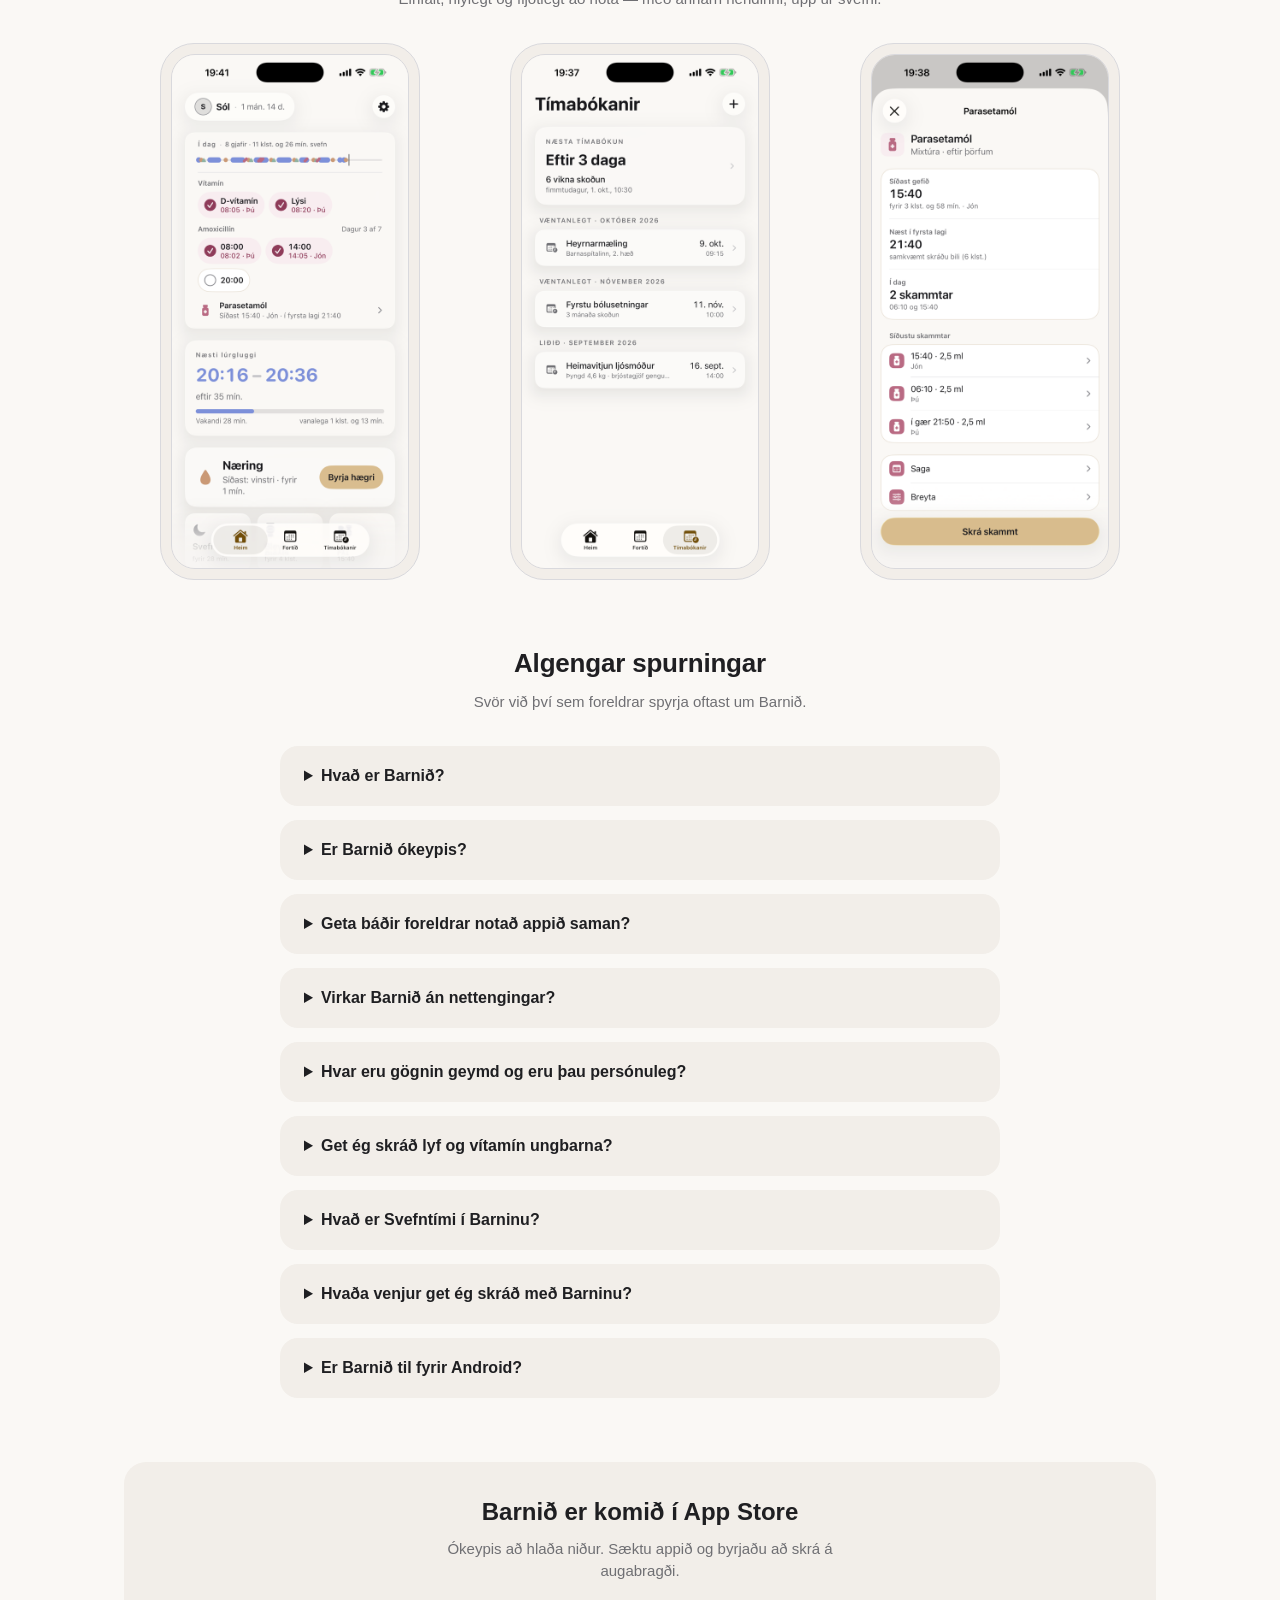
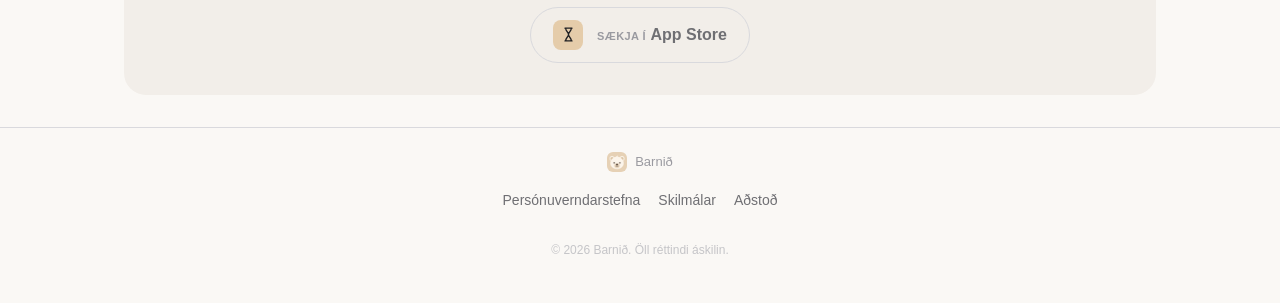
==== commit ceebea34: "SEO/GEO: canonicals, hreflang, JSON-LD, FAQ sections, robots.txt, sitemap.xml, llms.txt, vercel.json" ====
--- a/index.html
+++ b/index.html
@@ -3,8 +3,14 @@
 <head>
 <meta charset="utf-8">
 <meta name="viewport" content="width=device-width, initial-scale=1">
-<title>Barnið — svefn, matur og bleyjuskipti á einum stað fyrir báða foreldra</title>
-<meta name="description" content="Barnið er app fyrir foreldra til að skrá svefn, mat, bleyjuskipti, lyf og vítamín barnsins og deila því með hinu foreldrinu í rauntíma.">
+<title>Barnið – app fyrir ungbörn: svefn, brjóstagjöf, bleyjur og vítamín</title>
+<meta name="description" content="Barnið er íslenskt app fyrir ungbörn. Skráðu svefn, brjóstagjöf, bleyjuskipti, lyf og vítamín og deildu með hinu foreldrinu í rauntíma. Ókeypis í App Store.">
+
+<meta name="robots" content="index, follow, max-image-preview:large, max-snippet:-1">
+<link rel="canonical" href="https://barnid.eggertmar.com/">
+<link rel="alternate" hreflang="is" href="https://barnid.eggertmar.com/">
+<link rel="alternate" hreflang="en" href="https://barnid.eggertmar.com/en.html">
+<link rel="alternate" hreflang="x-default" href="https://barnid.eggertmar.com/">
 
 <link rel="icon" href="./assets/favicon.ico" sizes="any">
 <link rel="icon" type="image/png" sizes="32x32" href="./assets/favicon-32.png">
@@ -12,18 +18,163 @@
 <link rel="apple-touch-icon" href="./assets/apple-touch-icon.png">
 
 <meta property="og:type" content="website">
+<meta property="og:site_name" content="Barnið">
+<meta property="og:url" content="https://barnid.eggertmar.com/">
 <meta property="og:locale" content="is_IS">
-<meta property="og:title" content="Barnið — svefn, matur og bleyjuskipti á einum stað">
-<meta property="og:description" content="Skráðu daglegar venjur barnsins á augabragði og deildu þeim með hinu foreldrinu í rauntíma.">
-<meta property="og:image" content="./assets/og-image.png">
+<meta property="og:locale:alternate" content="en_US">
+<meta property="og:title" content="Barnið – app fyrir ungbörn: svefn, matur og bleyjur">
+<meta property="og:description" content="Skráðu svefn, brjóstagjöf, bleyjuskipti, lyf og vítamín barnsins og deildu með hinu foreldrinu í rauntíma.">
+<meta property="og:image" content="https://barnid.eggertmar.com/assets/og-image.png">
+<meta property="og:image:alt" content="Barnið – app fyrir ungbörn á íslensku">
 <meta property="og:image:width" content="1200">
 <meta property="og:image:height" content="630">
 <meta name="twitter:card" content="summary_large_image">
-<meta name="twitter:title" content="Barnið — svefn, matur og bleyjuskipti á einum stað">
-<meta name="twitter:description" content="Skráðu daglegar venjur barnsins á augabragði og deildu þeim með hinu foreldrinu í rauntíma.">
-<meta name="twitter:image" content="./assets/og-image.png">
+<meta name="twitter:title" content="Barnið – app fyrir ungbörn: svefn, matur og bleyjur">
+<meta name="twitter:description" content="Skráðu svefn, brjóstagjöf, bleyjuskipti, lyf og vítamín barnsins og deildu með hinu foreldrinu í rauntíma.">
+<meta name="twitter:image:alt" content="Barnið – app fyrir ungbörn á íslensku">
+<meta name="twitter:image" content="https://barnid.eggertmar.com/assets/og-image.png">
 
 <link rel="stylesheet" href="./assets/style.css">
+
+<script type="application/ld+json">
+{
+  "@context": "https://schema.org",
+  "@type": "MobileApplication",
+  "@id": "https://barnid.eggertmar.com/#app",
+  "name": "Barnið",
+  "url": "https://barnid.eggertmar.com/",
+  "description": "Barnið er íslenskt app fyrir ungbörn. Skráðu svefn, brjóstagjöf, bleyjuskipti, lyf og vítamín og deildu með hinu foreldrinu í rauntíma. Ókeypis í App Store.",
+  "operatingSystem": "iOS",
+  "applicationCategory": "HealthApplication",
+  "inLanguage": [
+    "is",
+    "en"
+  ],
+  "downloadUrl": "https://apps.apple.com/app/id6806393802",
+  "installUrl": "https://apps.apple.com/app/id6806393802",
+  "image": "https://barnid.eggertmar.com/assets/og-image.png",
+  "offers": {
+    "@type": "Offer",
+    "price": "0",
+    "priceCurrency": "ISK",
+    "availability": "https://schema.org/InStock",
+    "url": "https://apps.apple.com/app/id6806393802",
+    "description": "Ókeypis að hlaða niður; valfrjáls Barnið Premium-áskrift með fría prufu"
+  },
+  "publisher": {
+    "@type": "Person",
+    "@id": "https://barnid.eggertmar.com/#publisher",
+    "name": "Eggert Már",
+    "url": "https://barnid.eggertmar.com/"
+  },
+  "author": {
+    "@type": "Person",
+    "@id": "https://barnid.eggertmar.com/#publisher",
+    "name": "Eggert Már",
+    "url": "https://barnid.eggertmar.com/"
+  }
+}
+</script>
+<script type="application/ld+json">
+{
+  "@context": "https://schema.org",
+  "@type": "WebSite",
+  "@id": "https://barnid.eggertmar.com/#website",
+  "name": "Barnið",
+  "url": "https://barnid.eggertmar.com/",
+  "inLanguage": [
+    "is",
+    "en"
+  ],
+  "publisher": {
+    "@type": "Person",
+    "@id": "https://barnid.eggertmar.com/#publisher",
+    "name": "Eggert Már",
+    "url": "https://barnid.eggertmar.com/"
+  }
+}
+</script>
+<script type="application/ld+json">
+{
+  "@context": "https://schema.org",
+  "@type": "FAQPage",
+  "inLanguage": "is",
+  "mainEntity": [
+    {
+      "@type": "Question",
+      "name": "Hvað er Barnið?",
+      "acceptedAnswer": {
+        "@type": "Answer",
+        "text": "Barnið er íslenskt app fyrir iPhone sem hjálpar foreldrum að skrá svefn, brjóstagjöf og pelagjöf, bleyjuskipti, lyf, vítamín og tímabókanir ungbarns og deila skráningunni með hinu foreldrinu í rauntíma."
+      }
+    },
+    {
+      "@type": "Question",
+      "name": "Er Barnið ókeypis?",
+      "acceptedAnswer": {
+        "@type": "Answer",
+        "text": "Það er ókeypis að hlaða Barninu niður úr App Store og skrá daglegar venjur barnsins. Barnið Premium er valfrjáls áskrift með fría prufu sem bætir við tímabókunum, Svefntíma-spá, fleiri forráðamönnum og börnum og áminningum um lyf."
+      }
+    },
+    {
+      "@type": "Question",
+      "name": "Geta báðir foreldrar notað appið saman?",
+      "acceptedAnswer": {
+        "@type": "Answer",
+        "text": "Já. Þú býður hinu foreldrinu með boðskóða og þið sjáið sömu skráningu á sama barni í rauntíma, líka þegar annað ykkar er að heiman. Þriðji forráðamaðurinn krefst Premium."
+      }
+    },
+    {
+      "@type": "Question",
+      "name": "Virkar Barnið án nettengingar?",
+      "acceptedAnswer": {
+        "@type": "Answer",
+        "text": "Já. Skráningar vistast á símanum þótt engin nettenging sé til staðar og samstillast við hitt foreldrið þegar síminn tengist netinu aftur."
+      }
+    },
+    {
+      "@type": "Question",
+      "name": "Hvar eru gögnin geymd og eru þau persónuleg?",
+      "acceptedAnswer": {
+        "@type": "Answer",
+        "text": "Gögnin eru geymd á netþjónum á Írlandi (innan EES) og í símum þeirra sem deila barninu. Þau eru aldrei seld og engar auglýsingar eru í appinu. Þú getur eytt aðgangi og gögnum hvenær sem er í Stillingum. Nánar í persónuverndarstefnunni."
+      }
+    },
+    {
+      "@type": "Question",
+      "name": "Get ég skráð lyf og vítamín ungbarna?",
+      "acceptedAnswer": {
+        "@type": "Answer",
+        "text": "Já. Þú getur hakað við D-vítamín og lýsi á hverjum degi og séð hver gaf og hvenær, og skráð lyf, líka eftir þörfum og í kúrum. Appið skráir bara það sem þú slærð inn og reiknar aldrei út skammta."
+      }
+    },
+    {
+      "@type": "Question",
+      "name": "Hvað er Svefntími í Barninu?",
+      "acceptedAnswer": {
+        "@type": "Answer",
+        "text": "Svefntími er spá sem Barnið reiknar út frá svefnmynstri barnsins og stingur upp á besta tímanum fyrir næsta lúr, áður en barnið verður ofþreytt. Hún er hluti af Barnið Premium og er fyrst og fremst leiðbeining, ekki læknisráð."
+      }
+    },
+    {
+      "@type": "Question",
+      "name": "Hvaða venjur get ég skráð með Barninu?",
+      "acceptedAnswer": {
+        "@type": "Answer",
+        "text": "Svefn, brjóstagjöf (appið man hvora hliðina þú notaðir síðast), pelagjöf, mjólkurpumpun, bleyjuskipti, lyf, vítamín og tímabókanir eins og ungbarnaskoðun. Svefn má líka fylgjast með á lásskjánum og í Dynamic Island."
+      }
+    },
+    {
+      "@type": "Question",
+      "name": "Er Barnið til fyrir Android?",
+      "acceptedAnswer": {
+        "@type": "Answer",
+        "text": "Ekki enn. Barnið er eins og stendur aðeins til fyrir iPhone í App Store. Android-útgáfa er í þróun."
+      }
+    }
+  ]
+}
+</script>
 </head>
 <body>
 
@@ -64,7 +215,7 @@
       <div class="hero-visual">
         <div class="phone-frame">
           <div class="screen screen--photo">
-            <img src="./assets/screenshots/is/home.png" alt="Heimaskjár Barnsins: matargjöf í gangi, vítamín dagsins merkt við og spá um næsta lúrglugga." loading="eager">
+            <img src="./assets/screenshots/is/home.png" alt="Heimaskjár Barnsins: matargjöf í gangi, vítamín dagsins merkt við og spá um næsta lúrglugga." width="552" height="1199" loading="eager" decoding="async">
           </div>
         </div>
       </div>
@@ -163,19 +314,67 @@
       <div class="shots">
         <div class="phone-frame">
           <div class="screen screen--photo">
-            <img src="./assets/screenshots/is/medicine.png" alt="Í dag-spjaldið: D-vítamín og lýsi merkt við, og sýklalyfjakúr á degi 3 af 7." loading="lazy">
+            <img src="./assets/screenshots/is/medicine.png" alt="Í dag-spjaldið: D-vítamín og lýsi merkt við, og sýklalyfjakúr á degi 3 af 7." width="552" height="1199" loading="lazy" decoding="async">
           </div>
         </div>
         <div class="phone-frame">
           <div class="screen screen--photo">
-            <img src="./assets/screenshots/is/appointments.png" alt="Tímabókanir: næsta ungbarnaskoðun, heyrnarmæling og fyrstu bólusetningar." loading="lazy">
+            <img src="./assets/screenshots/is/appointments.png" alt="Tímabókanir: næsta ungbarnaskoðun, heyrnarmæling og fyrstu bólusetningar." width="552" height="1199" loading="lazy" decoding="async">
           </div>
         </div>
         <div class="phone-frame">
           <div class="screen screen--photo">
-            <img src="./assets/screenshots/is/medicine-detail.png" alt="Parasetamól: hvenær síðast var gefið, af hverjum, og hvenær skráða bilið er liðið." loading="lazy">
-          </div>
-        </div>
+            <img src="./assets/screenshots/is/medicine-detail.png" alt="Parasetamól: hvenær síðast var gefið, af hverjum, og hvenær skráða bilið er liðið." width="552" height="1199" loading="lazy" decoding="async">
+          </div>
+        </div>
+      </div>
+    </div>
+  </section>
+
+  <!-- FAQ -->
+  <section id="faq">
+    <div class="wrap">
+      <div class="section-title">
+        <h2>Algengar spurningar</h2>
+        <p>Svör við því sem foreldrar spyrja oftast um Barnið.</p>
+      </div>
+      <div class="faq">
+        <details>
+          <summary>Hvað er Barnið?</summary>
+          <p>Barnið er íslenskt app fyrir iPhone sem hjálpar foreldrum að skrá svefn, brjóstagjöf og pelagjöf, bleyjuskipti, lyf, vítamín og tímabókanir ungbarns og deila skráningunni með hinu foreldrinu í rauntíma.</p>
+        </details>
+        <details>
+          <summary>Er Barnið ókeypis?</summary>
+          <p>Það er ókeypis að hlaða Barninu niður úr App Store og skrá daglegar venjur barnsins. Barnið Premium er valfrjáls áskrift með fría prufu sem bætir við tímabókunum, Svefntíma-spá, fleiri forráðamönnum og börnum og áminningum um lyf.</p>
+        </details>
+        <details>
+          <summary>Geta báðir foreldrar notað appið saman?</summary>
+          <p>Já. Þú býður hinu foreldrinu með boðskóða og þið sjáið sömu skráningu á sama barni í rauntíma, líka þegar annað ykkar er að heiman. Þriðji forráðamaðurinn krefst Premium.</p>
+        </details>
+        <details>
+          <summary>Virkar Barnið án nettengingar?</summary>
+          <p>Já. Skráningar vistast á símanum þótt engin nettenging sé til staðar og samstillast við hitt foreldrið þegar síminn tengist netinu aftur.</p>
+        </details>
+        <details>
+          <summary>Hvar eru gögnin geymd og eru þau persónuleg?</summary>
+          <p>Gögnin eru geymd á netþjónum á Írlandi (innan EES) og í símum þeirra sem deila barninu. Þau eru aldrei seld og engar auglýsingar eru í appinu. Þú getur eytt aðgangi og gögnum hvenær sem er í Stillingum. Nánar í persónuverndarstefnunni.</p>
+        </details>
+        <details>
+          <summary>Get ég skráð lyf og vítamín ungbarna?</summary>
+          <p>Já. Þú getur hakað við D-vítamín og lýsi á hverjum degi og séð hver gaf og hvenær, og skráð lyf, líka eftir þörfum og í kúrum. Appið skráir bara það sem þú slærð inn og reiknar aldrei út skammta.</p>
+        </details>
+        <details>
+          <summary>Hvað er Svefntími í Barninu?</summary>
+          <p>Svefntími er spá sem Barnið reiknar út frá svefnmynstri barnsins og stingur upp á besta tímanum fyrir næsta lúr, áður en barnið verður ofþreytt. Hún er hluti af Barnið Premium og er fyrst og fremst leiðbeining, ekki læknisráð.</p>
+        </details>
+        <details>
+          <summary>Hvaða venjur get ég skráð með Barninu?</summary>
+          <p>Svefn, brjóstagjöf (appið man hvora hliðina þú notaðir síðast), pelagjöf, mjólkurpumpun, bleyjuskipti, lyf, vítamín og tímabókanir eins og ungbarnaskoðun. Svefn má líka fylgjast með á lásskjánum og í Dynamic Island.</p>
+        </details>
+        <details>
+          <summary>Er Barnið til fyrir Android?</summary>
+          <p>Ekki enn. Barnið er eins og stendur aðeins til fyrir iPhone í App Store. Android-útgáfa er í þróun.</p>
+        </details>
       </div>
     </div>
   </section>
@@ -206,7 +405,7 @@
 <footer class="site">
   <div class="wrap">
     <div class="foot-brand">
-      <img src="./assets/logo-96.png" alt="" width="20" height="20">
+      <img src="./assets/logo-96.png" alt="" width="20" height="20" loading="lazy">
       <span>Barnið</span>
     </div>
     <nav>
--- a/assets/style.css
+++ b/assets/style.css
@@ -489,3 +489,23 @@
 @media (min-width: 1000px) {
   .hero-copy h1 { font-size: 48px; }
 }
+
+/* ---------- FAQ ---------- */
+.faq { max-width: 720px; margin: 0 auto; display: grid; gap: var(--sp-md); }
+.faq details {
+  background: var(--bg-secondary);
+  border-radius: var(--radius-card);
+  padding: var(--sp-lg) var(--sp-xl);
+}
+.faq summary {
+  cursor: pointer;
+  font-weight: 600;
+  font-size: 16px;
+  color: var(--text-primary);
+}
+.faq details p {
+  margin: var(--sp-md) 0 0;
+  font-size: 15px;
+  line-height: 1.55;
+  color: var(--text-secondary);
+}
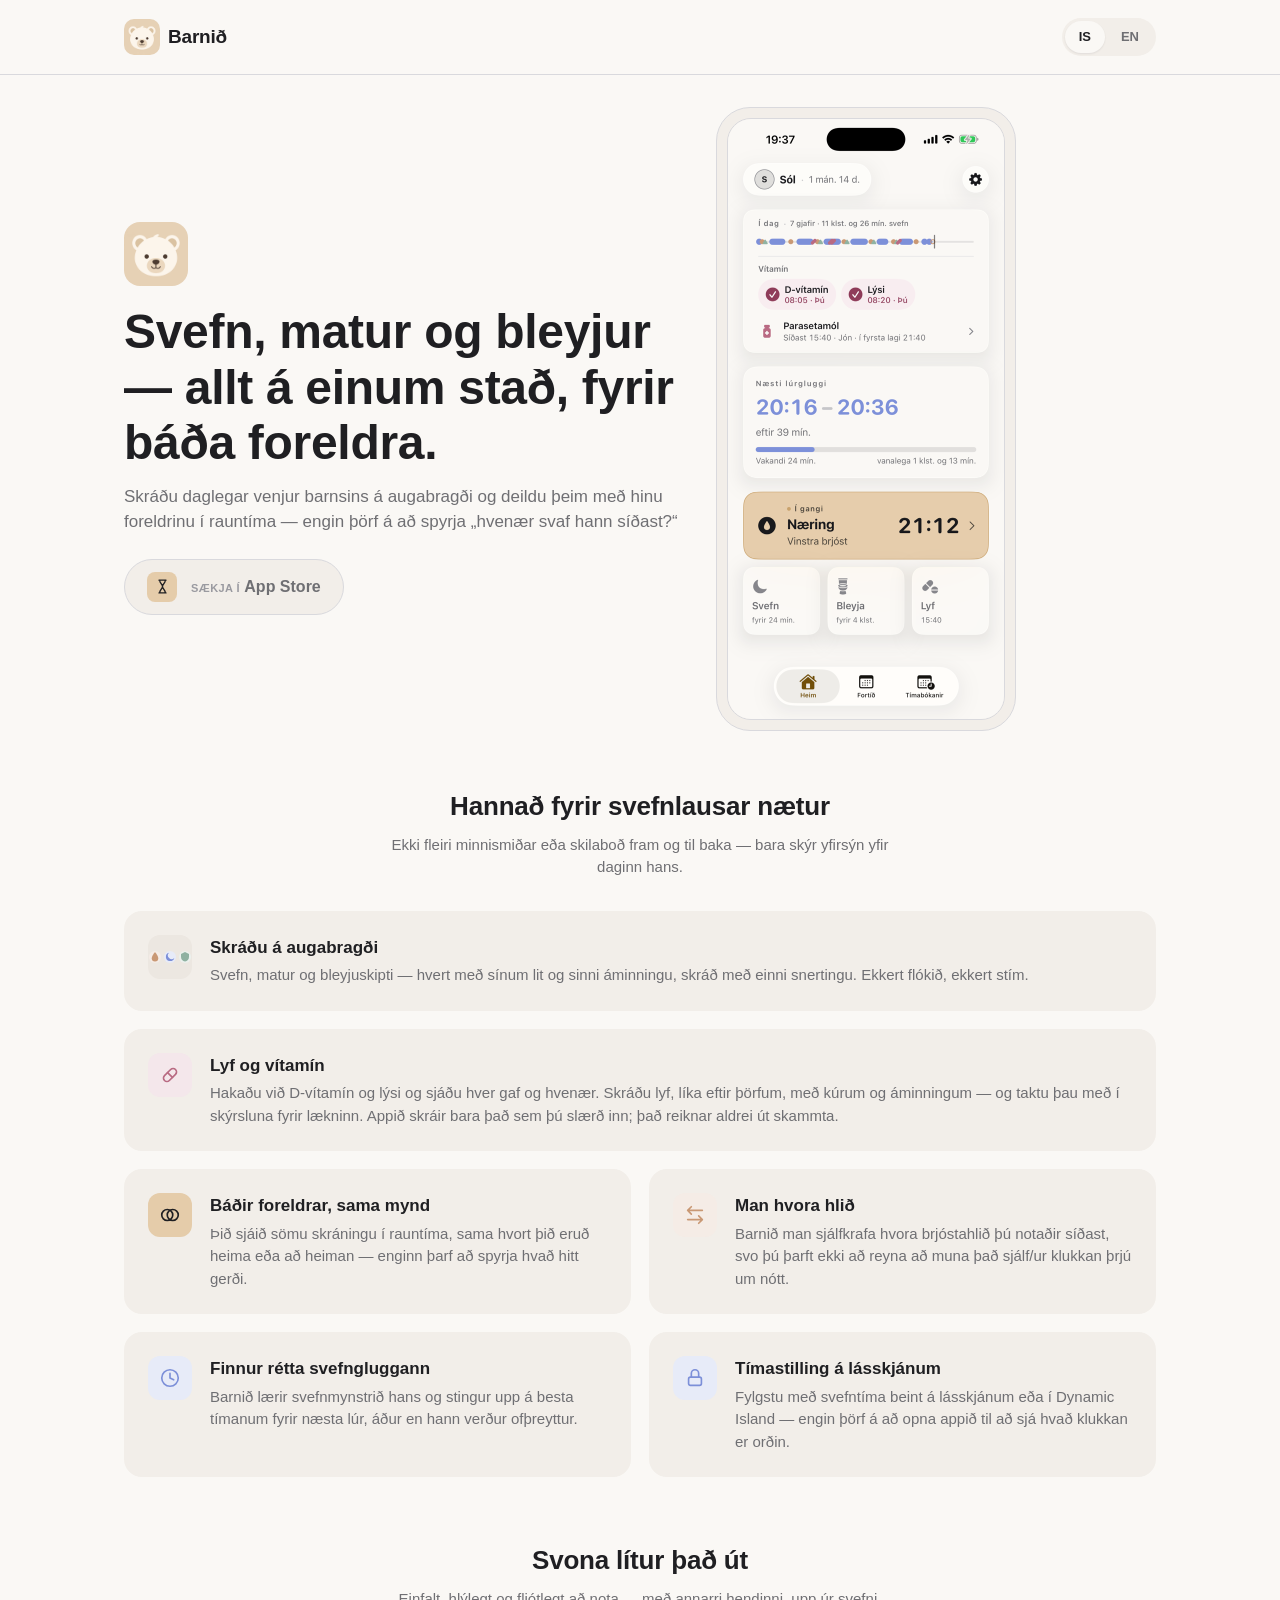
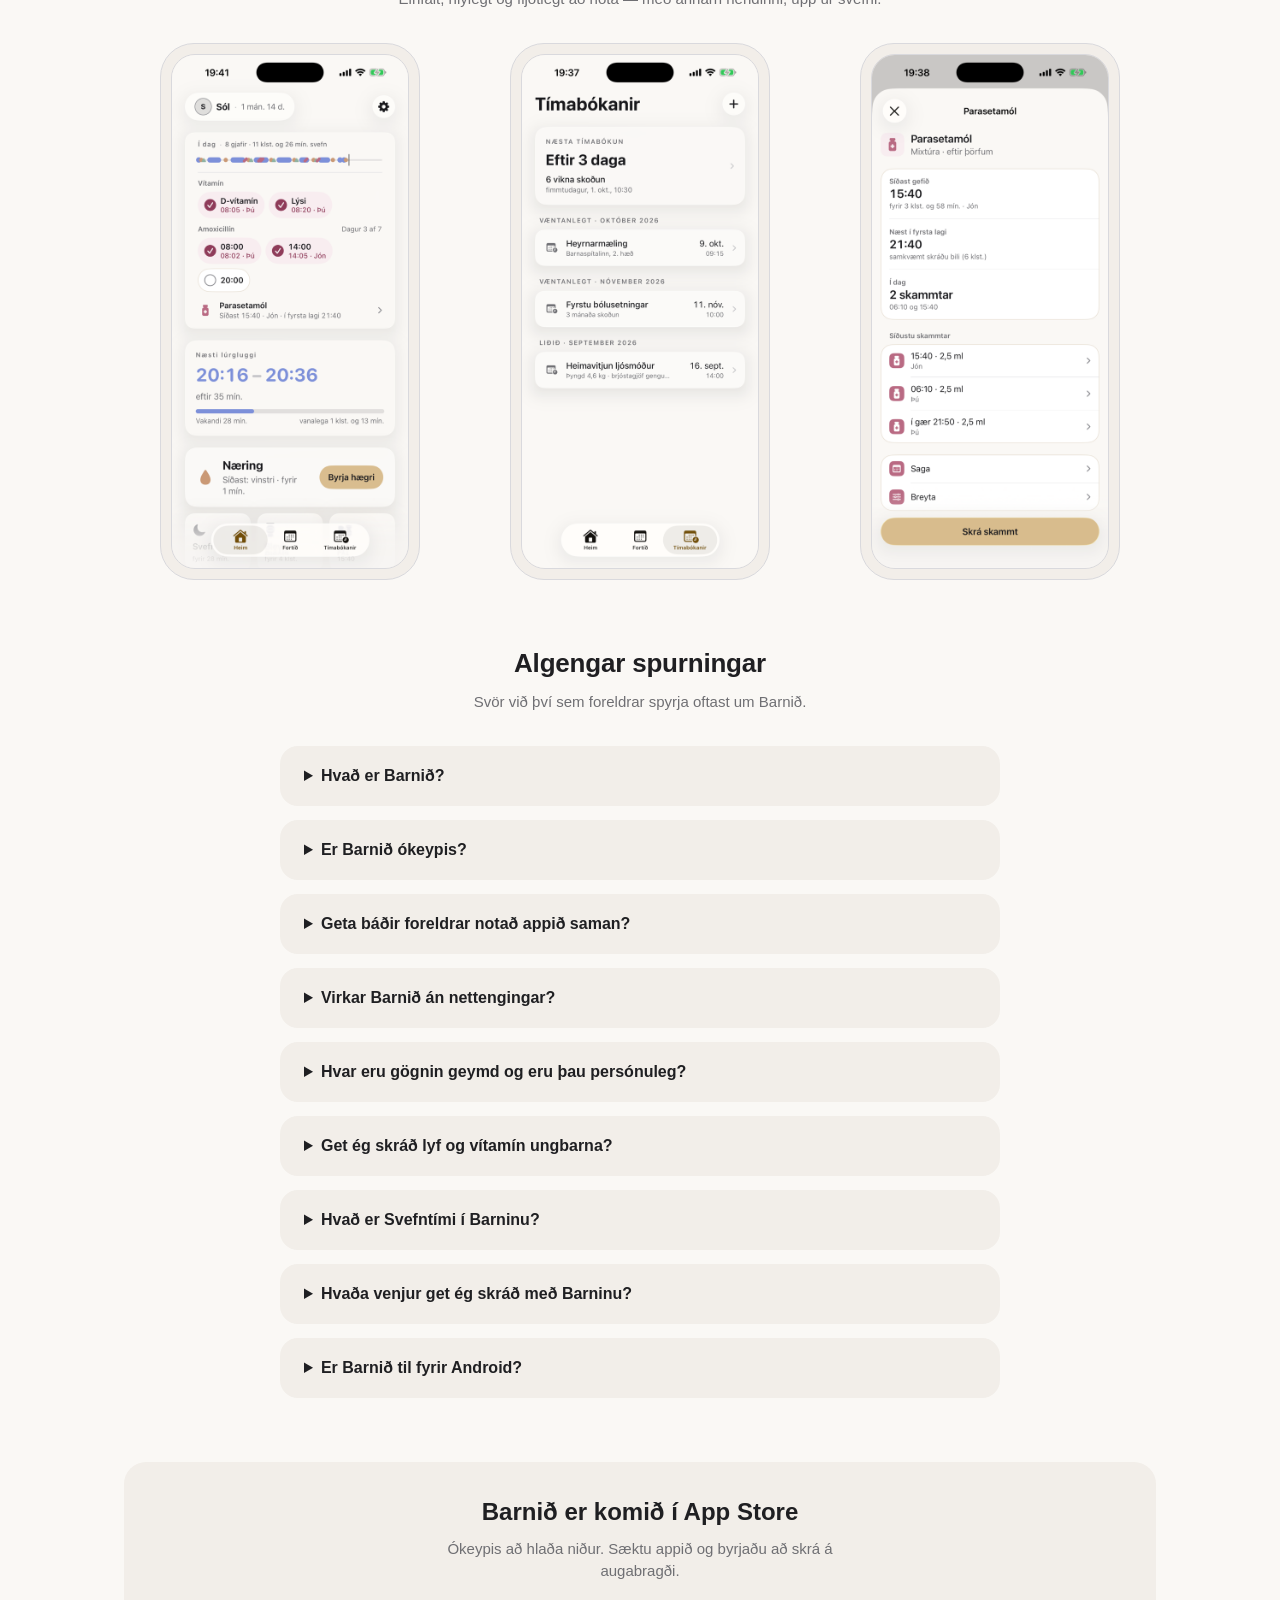
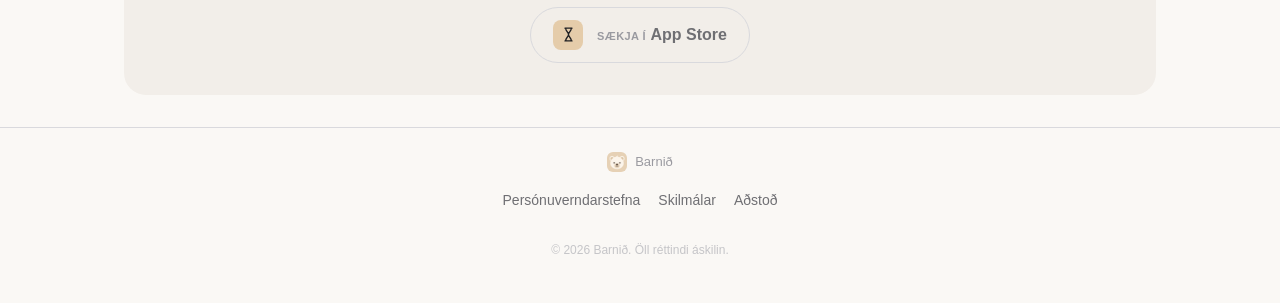
==== commit d8d0e51b: "fix(is): Báðir foreldrar Co-Authored-By: Claude Opus 5.5 <noreply@anthropic.com> Claude-Session: htt" ====
--- a/index.html
+++ b/index.html
@@ -265,7 +265,7 @@
             <svg viewBox="0 0 24 24" stroke="currentColor"><circle cx="9" cy="12" r="6"/><circle cx="15" cy="12" r="6"/></svg>
           </div>
           <div class="feature-body">
-            <h3>Bæði foreldrar, sama mynd</h3>
+            <h3>Báðir foreldrar, sama mynd</h3>
             <p>Þið sjáið sömu skráningu í rauntíma, sama hvort þið eruð heima eða að heiman — enginn þarf að spyrja hvað hitt gerði.</p>
           </div>
         </div>
